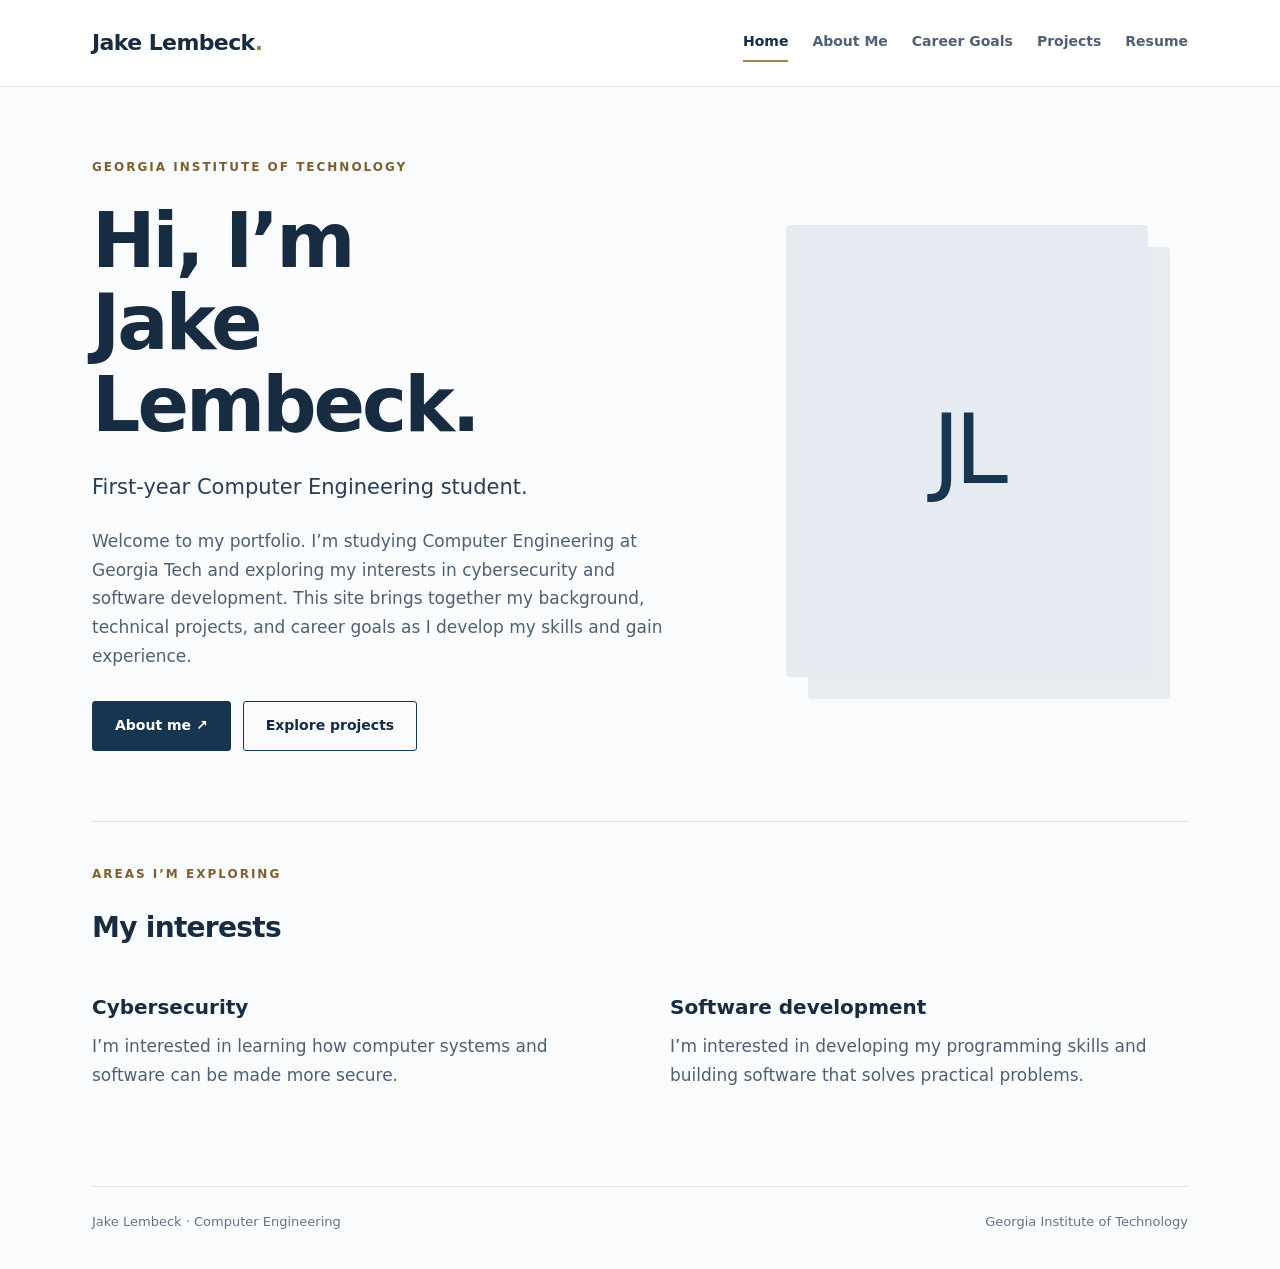
==== index.html @ 05ad512d "Add portfolio homepage and required page navigation" ====
<!doctype html><html lang="en"><head><meta charset="utf-8"><meta name="viewport" content="width=device-width, initial-scale=1"><meta name="description" content="Jake Lembeck's Computer Engineering portfolio. First-year Georgia Tech student interested in cybersecurity and software development."><title>Home | Jake Lembeck</title><link rel="stylesheet" href="styles.css"></head><body><a class="skip" href="#main">Skip to content</a><header><div class="bar"><a class="brand" href="index.html">Jake Lembeck<span style="color:#a58145">.</span></a><nav aria-label="Main navigation"><a href="index.html" aria-current="page">Home</a><a href="about.html">About Me</a><a href="goals.html">Career Goals</a><a href="projects.html">Projects</a><a href="resume.html">Resume</a></nav></div></header><main id="main"><section class="hero"><div><span class="eyebrow">Georgia Institute of Technology</span><h1>Hi, I’m<br>Jake Lembeck.</h1><p class="lead">First-year Computer Engineering student.</p><p>Welcome to my portfolio. I’m studying Computer Engineering at Georgia Tech and exploring my interests in cybersecurity and software development. This site brings together my background, technical projects, and career goals as I develop my skills and gain experience.</p><div class="actions"><a class="button primary" href="about.html">About me <span aria-hidden="true">↗</span></a><a class="button" href="projects.html">Explore projects</a></div></div><figure><div class="portrait portrait-placeholder" role="img" aria-label="Portrait to be added"><span>JL</span></div></figure></section><section class="interests" aria-labelledby="interests-title"><span class="eyebrow">Areas I’m exploring</span><h2 id="interests-title">My interests</h2><div class="columns"><div><h3>Cybersecurity</h3><p>I’m interested in learning how computer systems and software can be made more secure.</p></div><div><h3>Software development</h3><p>I’m interested in developing my programming skills and building software that solves practical problems.</p></div></div></section></main><footer><span>Jake Lembeck · Computer Engineering</span><span>Georgia Institute of Technology</span></footer></body></html>
---- styles.css ----
*{box-sizing:border-box}html{scroll-behavior:smooth}body{margin:0;color:#172b41;background:#fafbfD;font:17px/1.7 system-ui,-apple-system,BlinkMacSystemFont,"Segoe UI",sans-serif}a{color:inherit}header{background:#fff;border-bottom:1px solid #e1e7ed}.bar{max-width:1160px;margin:auto;padding:24px 32px;display:flex;align-items:center;justify-content:space-between;gap:24px}.brand{font-size:22px;font-weight:750;text-decoration:none;letter-spacing:-.6px}nav{display:flex;flex-wrap:wrap;gap:24px}nav a{text-decoration:none;font-size:14px;font-weight:600;color:#506075;padding:6px 0}nav a[aria-current]{color:#152c45;border-bottom:2px solid #a58145}a:focus-visible{outline:3px solid #9a722e;outline-offset:6px}main{max-width:1160px;margin:auto;padding:64px 32px 80px}.hero{display:grid;grid-template-columns:1.3fr 1fr;gap:80px;align-items:center;min-height:600px}.eyebrow{text-transform:uppercase;letter-spacing:2px;font-size:12px;font-weight:750;color:#7d6030}h1{font-size:clamp(42px,6vw,76px);line-height:1.08;letter-spacing:-3px;margin:20px 0 24px}h2{font-size:28px;line-height:1.3;letter-spacing:-.7px}p{max-width:650px;color:#4e6072}.lead{font-size:21px;color:#263e56}.portrait{width:100%;max-width:400px;display:block;border-radius:4px;box-shadow:22px 22px 0 #e7ecf0;aspect-ratio:4/5;object-fit:cover;object-position:center 30%}.actions{display:flex;flex-wrap:wrap;gap:12px;margin-top:30px}.button{display:inline-block;padding:12px 22px;border:1px solid #173550;text-decoration:none;border-radius:3px;font-size:14px;font-weight:650}.primary{color:white;background:#173550}.interests{margin-top:70px;border-top:1px solid #dce3ea;padding-top:36px}.columns{display:grid;grid-template-columns:1fr 1fr;gap:60px}.columns h3{font-size:20px;margin-bottom:8px}.columns p{margin-top:0}.draft{padding:28px;border-left:3px solid #a58145;background:#f0f3f6;margin-top:32px}.draft p{margin:0}.page{min-height:60vh;max-width:850px}footer{border-top:1px solid #e1e7ed;max-width:1096px;margin:auto;padding:24px 0 36px;color:#647386;font-size:13px;display:flex;justify-content:space-between;gap:20px}.skip{position:absolute;top:-100px}.skip:focus{top:10px;background:white;padding:10px;z-index:10}@media(max-width:760px){.bar{align-items:flex-start;flex-direction:column;padding:20px 24px;gap:12px}nav{gap:16px}nav a{font-size:13px}main{padding:40px 24px 56px}.hero{grid-template-columns:1fr;gap:36px;min-height:0}h1{letter-spacing:-2px}.portrait{max-width:330px;box-shadow:12px 12px 0 #e7ecf0}.hero figure{margin:0 12px 0 0}.columns{grid-template-columns:1fr;gap:12px}.interests{margin-top:56px}footer{margin:0 24px;flex-direction:column;gap:4px}}.portrait-placeholder{display:grid;place-items:center;background:#e5ebf0;color:#173550;font-size:96px;font-weight:300;letter-spacing:-6px}
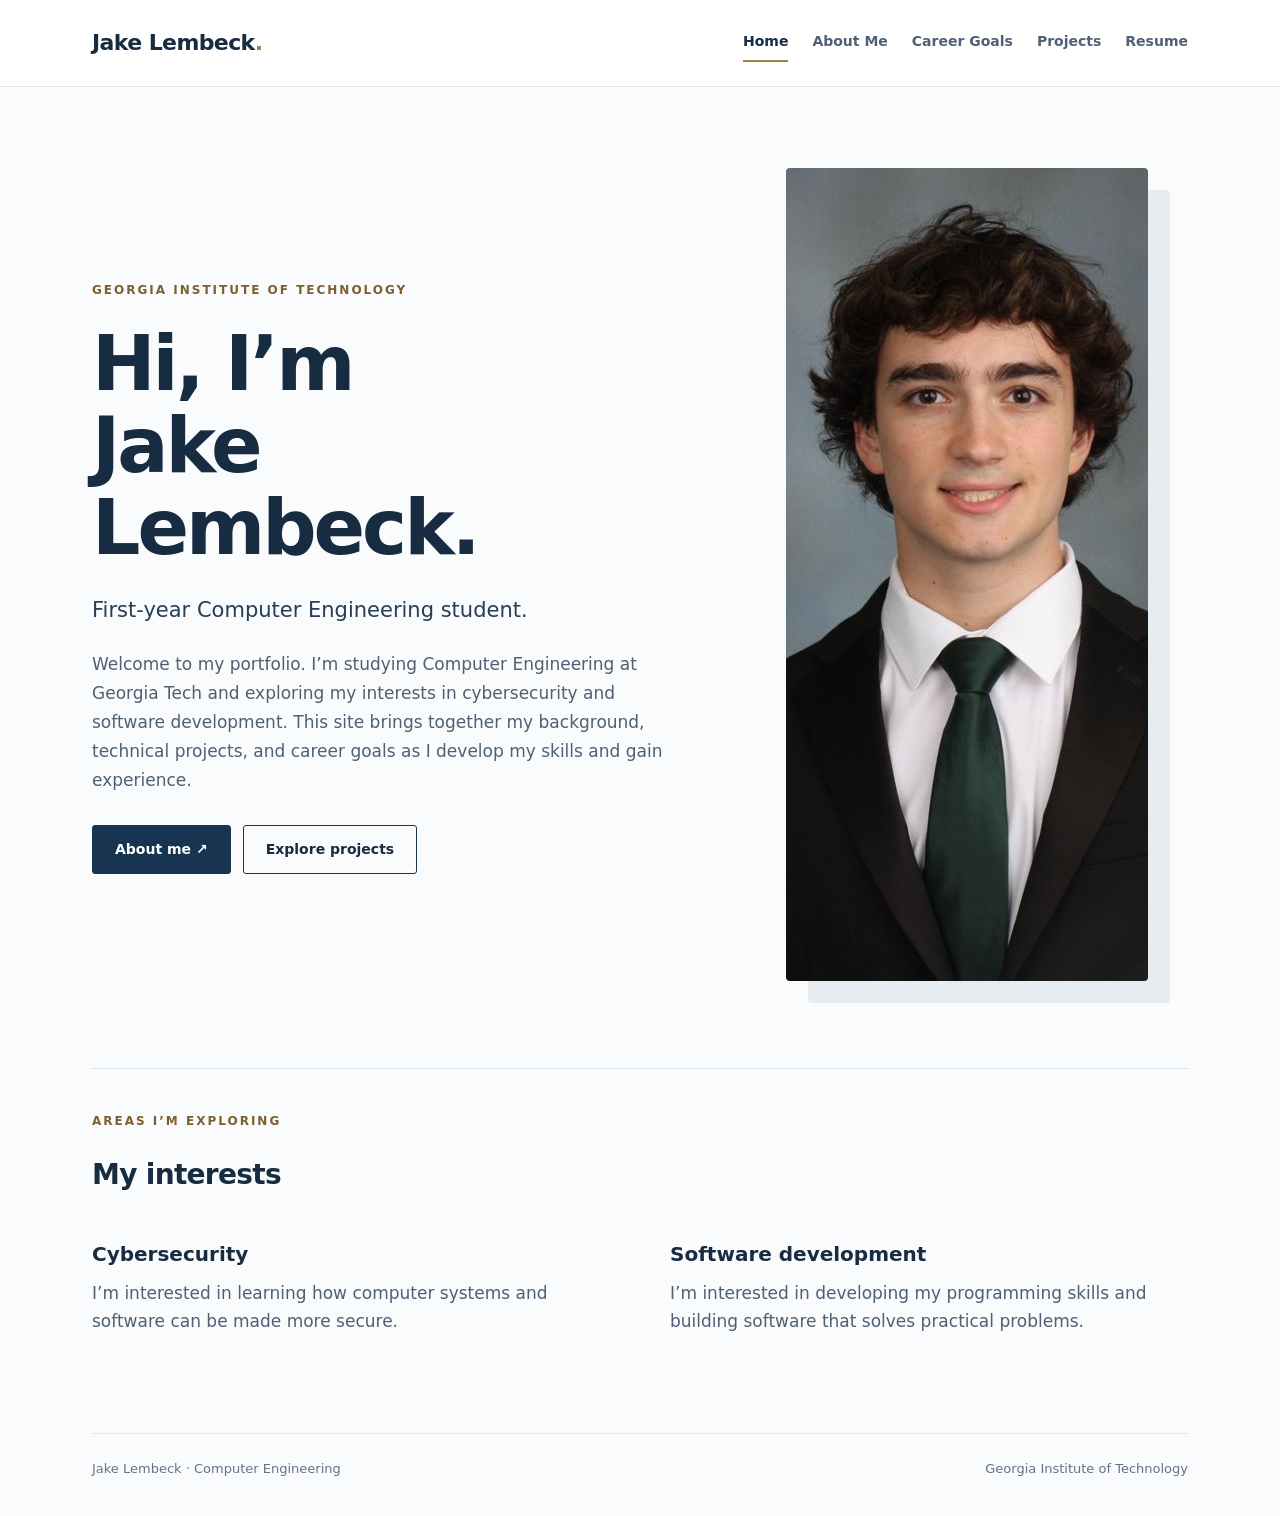
==== commit f8660ef8: "Add approved portrait to portfolio homepage" ====
--- a/index.html
+++ b/index.html
@@ -1 +1 @@
-<!doctype html><html lang="en"><head><meta charset="utf-8"><meta name="viewport" content="width=device-width, initial-scale=1"><meta name="description" content="Jake Lembeck's Computer Engineering portfolio. First-year Georgia Tech student interested in cybersecurity and software development."><title>Home | Jake Lembeck</title><link rel="stylesheet" href="styles.css"></head><body><a class="skip" href="#main">Skip to content</a><header><div class="bar"><a class="brand" href="index.html">Jake Lembeck<span style="color:#a58145">.</span></a><nav aria-label="Main navigation"><a href="index.html" aria-current="page">Home</a><a href="about.html">About Me</a><a href="goals.html">Career Goals</a><a href="projects.html">Projects</a><a href="resume.html">Resume</a></nav></div></header><main id="main"><section class="hero"><div><span class="eyebrow">Georgia Institute of Technology</span><h1>Hi, I’m<br>Jake Lembeck.</h1><p class="lead">First-year Computer Engineering student.</p><p>Welcome to my portfolio. I’m studying Computer Engineering at Georgia Tech and exploring my interests in cybersecurity and software development. This site brings together my background, technical projects, and career goals as I develop my skills and gain experience.</p><div class="actions"><a class="button primary" href="about.html">About me <span aria-hidden="true">↗</span></a><a class="button" href="projects.html">Explore projects</a></div></div><figure><div class="portrait portrait-placeholder" role="img" aria-label="Portrait to be added"><span>JL</span></div></figure></section><section class="interests" aria-labelledby="interests-title"><span class="eyebrow">Areas I’m exploring</span><h2 id="interests-title">My interests</h2><div class="columns"><div><h3>Cybersecurity</h3><p>I’m interested in learning how computer systems and software can be made more secure.</p></div><div><h3>Software development</h3><p>I’m interested in developing my programming skills and building software that solves practical problems.</p></div></div></section></main><footer><span>Jake Lembeck · Computer Engineering</span><span>Georgia Institute of Technology</span></footer></body></html>+<!doctype html><html lang="en"><head><meta charset="utf-8"><meta name="viewport" content="width=device-width, initial-scale=1"><meta name="description" content="Jake Lembeck's Computer Engineering portfolio. First-year Georgia Tech student interested in cybersecurity and software development."><title>Home | Jake Lembeck</title><link rel="stylesheet" href="styles.css"></head><body><a class="skip" href="#main">Skip to content</a><header><div class="bar"><a class="brand" href="index.html">Jake Lembeck<span style="color:#a58145">.</span></a><nav aria-label="Main navigation"><a href="index.html" aria-current="page">Home</a><a href="about.html">About Me</a><a href="goals.html">Career Goals</a><a href="projects.html">Projects</a><a href="resume.html">Resume</a></nav></div></header><main id="main"><section class="hero"><div><span class="eyebrow">Georgia Institute of Technology</span><h1>Hi, I’m<br>Jake Lembeck.</h1><p class="lead">First-year Computer Engineering student.</p><p>Welcome to my portfolio. I’m studying Computer Engineering at Georgia Tech and exploring my interests in cybersecurity and software development. This site brings together my background, technical projects, and career goals as I develop my skills and gain experience.</p><div class="actions"><a class="button primary" href="about.html">About me <span aria-hidden="true">↗</span></a><a class="button" href="projects.html">Explore projects</a></div></div><figure><img class="portrait" src="assets/jake-lembeck.jpg" alt="Jake Lembeck wearing a suit and green tie" width="650" height="813"></figure></section><section class="interests" aria-labelledby="interests-title"><span class="eyebrow">Areas I’m exploring</span><h2 id="interests-title">My interests</h2><div class="columns"><div><h3>Cybersecurity</h3><p>I’m interested in learning how computer systems and software can be made more secure.</p></div><div><h3>Software development</h3><p>I’m interested in developing my programming skills and building software that solves practical problems.</p></div></div></section></main><footer><span>Jake Lembeck · Computer Engineering</span><span>Georgia Institute of Technology</span></footer></body></html>
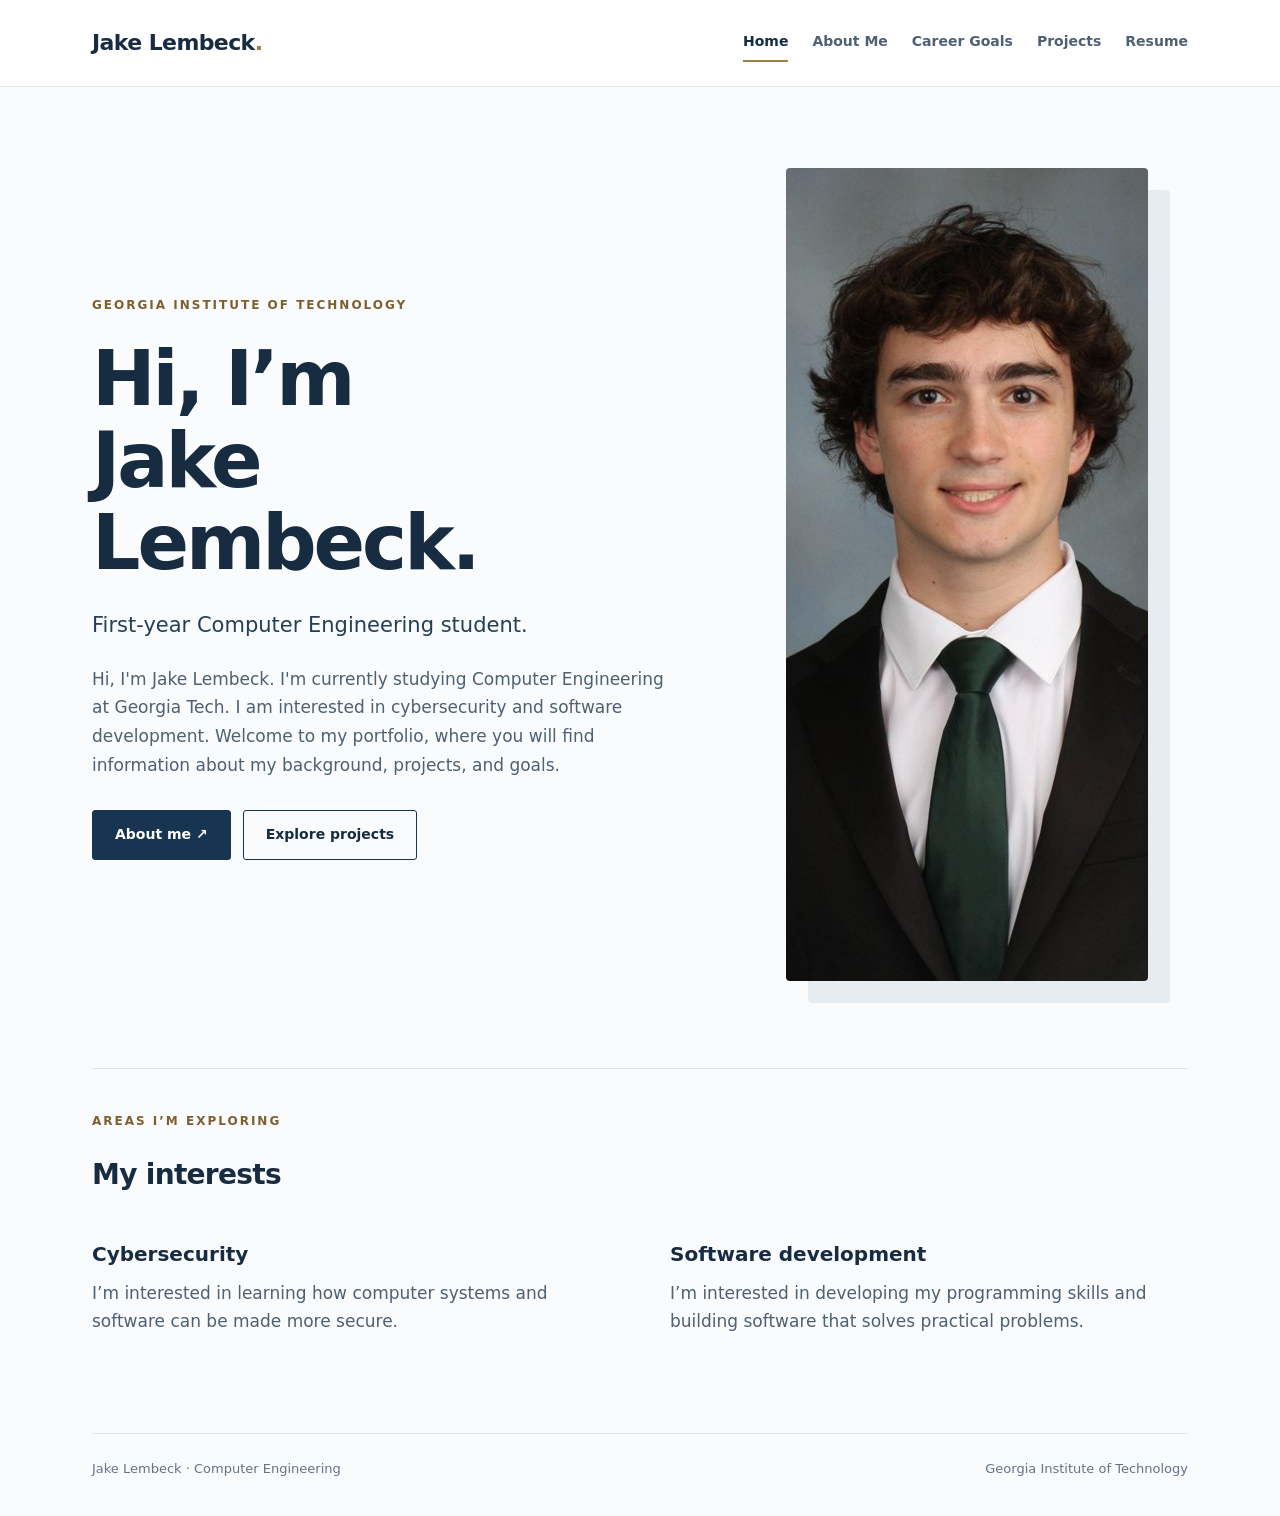
==== commit 404d8912: "Replace homepage introduction with Jake's own writing" ====
--- a/index.html
+++ b/index.html
@@ -1 +1 @@
-<!doctype html><html lang="en"><head><meta charset="utf-8"><meta name="viewport" content="width=device-width, initial-scale=1"><meta name="description" content="Jake Lembeck's Computer Engineering portfolio. First-year Georgia Tech student interested in cybersecurity and software development."><title>Home | Jake Lembeck</title><link rel="stylesheet" href="styles.css"></head><body><a class="skip" href="#main">Skip to content</a><header><div class="bar"><a class="brand" href="index.html">Jake Lembeck<span style="color:#a58145">.</span></a><nav aria-label="Main navigation"><a href="index.html" aria-current="page">Home</a><a href="about.html">About Me</a><a href="goals.html">Career Goals</a><a href="projects.html">Projects</a><a href="resume.html">Resume</a></nav></div></header><main id="main"><section class="hero"><div><span class="eyebrow">Georgia Institute of Technology</span><h1>Hi, I’m<br>Jake Lembeck.</h1><p class="lead">First-year Computer Engineering student.</p><p>Welcome to my portfolio. I’m studying Computer Engineering at Georgia Tech and exploring my interests in cybersecurity and software development. This site brings together my background, technical projects, and career goals as I develop my skills and gain experience.</p><div class="actions"><a class="button primary" href="about.html">About me <span aria-hidden="true">↗</span></a><a class="button" href="projects.html">Explore projects</a></div></div><figure><img class="portrait" src="assets/jake-lembeck.jpg" alt="Jake Lembeck wearing a suit and green tie" width="650" height="813"></figure></section><section class="interests" aria-labelledby="interests-title"><span class="eyebrow">Areas I’m exploring</span><h2 id="interests-title">My interests</h2><div class="columns"><div><h3>Cybersecurity</h3><p>I’m interested in learning how computer systems and software can be made more secure.</p></div><div><h3>Software development</h3><p>I’m interested in developing my programming skills and building software that solves practical problems.</p></div></div></section></main><footer><span>Jake Lembeck · Computer Engineering</span><span>Georgia Institute of Technology</span></footer></body></html>+<!doctype html><html lang="en"><head><meta charset="utf-8"><meta name="viewport" content="width=device-width, initial-scale=1"><meta name="description" content="Jake Lembeck's Computer Engineering portfolio. First-year Georgia Tech student interested in cybersecurity and software development."><title>Home | Jake Lembeck</title><link rel="stylesheet" href="styles.css"></head><body><a class="skip" href="#main">Skip to content</a><header><div class="bar"><a class="brand" href="index.html">Jake Lembeck<span style="color:#a58145">.</span></a><nav aria-label="Main navigation"><a href="index.html" aria-current="page">Home</a><a href="about.html">About Me</a><a href="goals.html">Career Goals</a><a href="projects.html">Projects</a><a href="resume.html">Resume</a></nav></div></header><main id="main"><section class="hero"><div><span class="eyebrow">Georgia Institute of Technology</span><h1>Hi, I’m<br>Jake Lembeck.</h1><p class="lead">First-year Computer Engineering student.</p><p>Hi, I'm Jake Lembeck. I'm currently studying Computer Engineering at Georgia Tech. I am interested in cybersecurity and software development. Welcome to my portfolio, where you will find information about my background, projects, and goals.</p><div class="actions"><a class="button primary" href="about.html">About me <span aria-hidden="true">↗</span></a><a class="button" href="projects.html">Explore projects</a></div></div><figure><img class="portrait" src="assets/jake-lembeck.jpg" alt="Jake Lembeck wearing a suit and green tie" width="650" height="813"></figure></section><section class="interests" aria-labelledby="interests-title"><span class="eyebrow">Areas I’m exploring</span><h2 id="interests-title">My interests</h2><div class="columns"><div><h3>Cybersecurity</h3><p>I’m interested in learning how computer systems and software can be made more secure.</p></div><div><h3>Software development</h3><p>I’m interested in developing my programming skills and building software that solves practical problems.</p></div></div></section></main><footer><span>Jake Lembeck · Computer Engineering</span><span>Georgia Institute of Technology</span></footer></body></html>
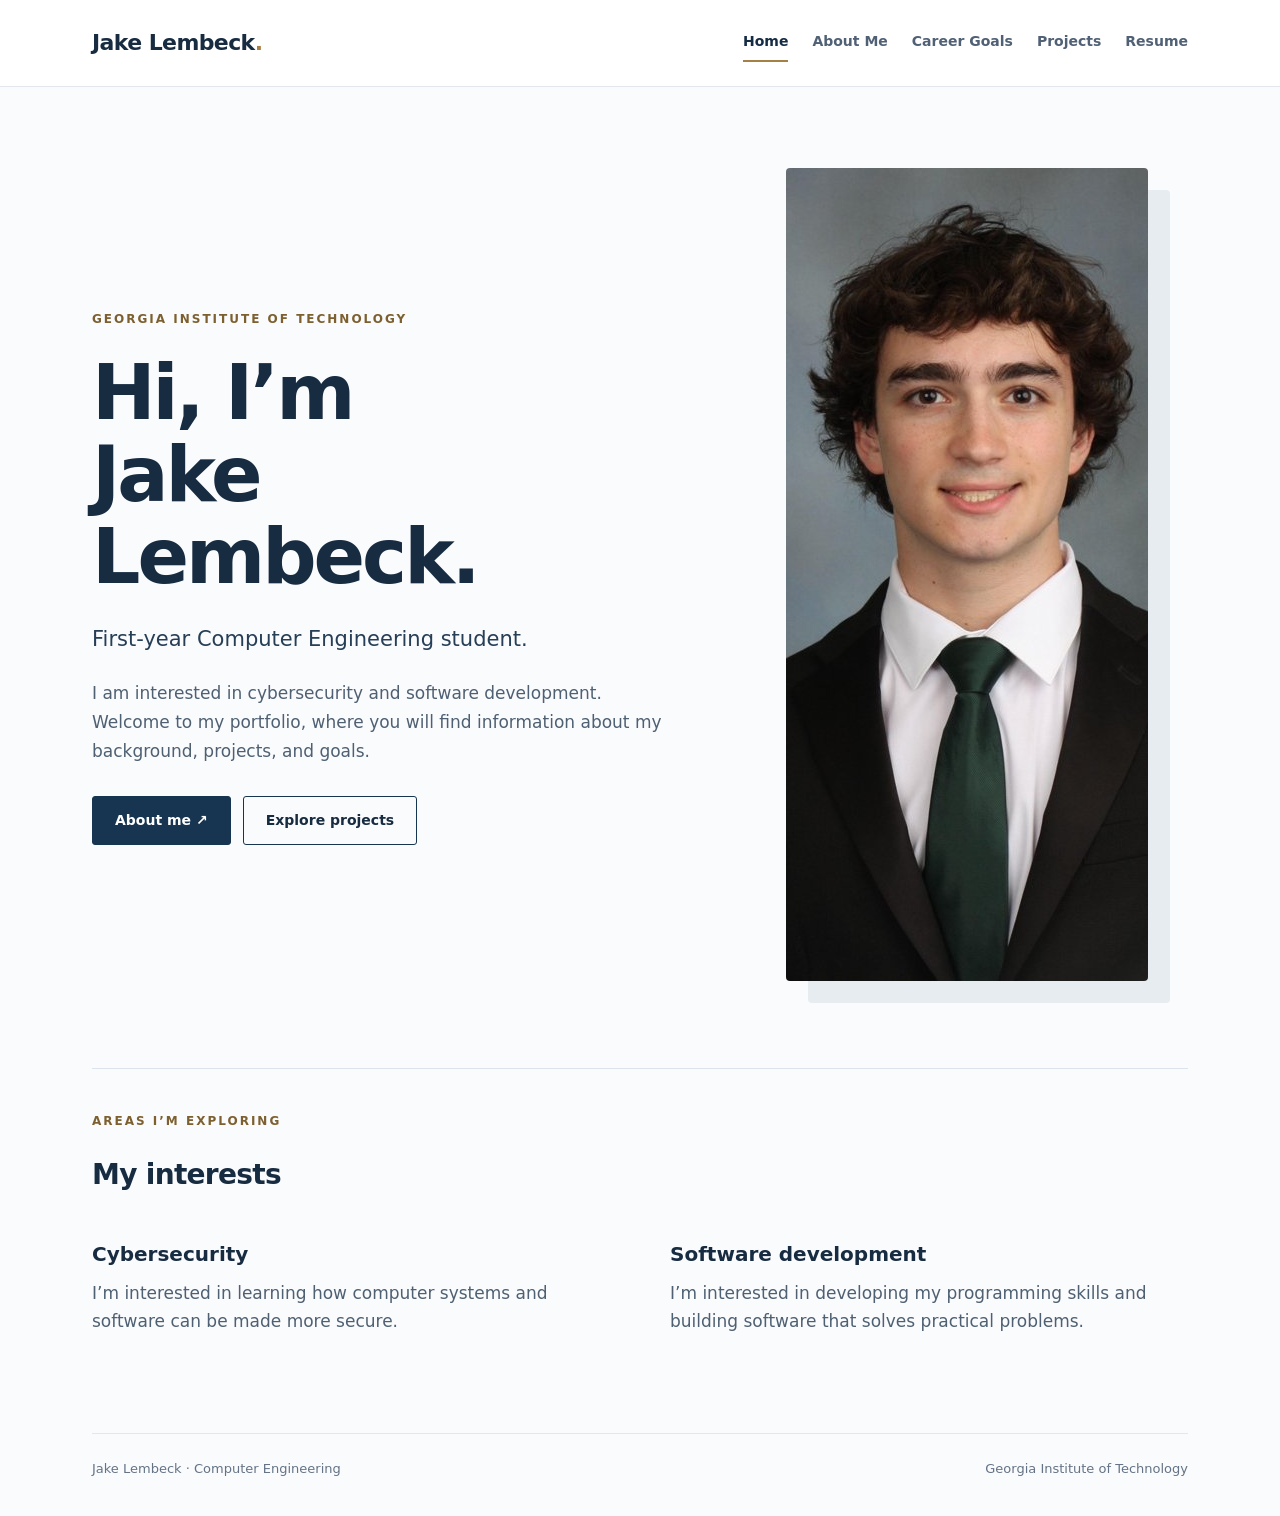
==== commit b94237d3: "Remove repeated name and education from homepage paragraph" ====
--- a/index.html
+++ b/index.html
@@ -1 +1 @@
-<!doctype html><html lang="en"><head><meta charset="utf-8"><meta name="viewport" content="width=device-width, initial-scale=1"><meta name="description" content="Jake Lembeck's Computer Engineering portfolio. First-year Georgia Tech student interested in cybersecurity and software development."><title>Home | Jake Lembeck</title><link rel="stylesheet" href="styles.css"></head><body><a class="skip" href="#main">Skip to content</a><header><div class="bar"><a class="brand" href="index.html">Jake Lembeck<span style="color:#a58145">.</span></a><nav aria-label="Main navigation"><a href="index.html" aria-current="page">Home</a><a href="about.html">About Me</a><a href="goals.html">Career Goals</a><a href="projects.html">Projects</a><a href="resume.html">Resume</a></nav></div></header><main id="main"><section class="hero"><div><span class="eyebrow">Georgia Institute of Technology</span><h1>Hi, I’m<br>Jake Lembeck.</h1><p class="lead">First-year Computer Engineering student.</p><p>Hi, I'm Jake Lembeck. I'm currently studying Computer Engineering at Georgia Tech. I am interested in cybersecurity and software development. Welcome to my portfolio, where you will find information about my background, projects, and goals.</p><div class="actions"><a class="button primary" href="about.html">About me <span aria-hidden="true">↗</span></a><a class="button" href="projects.html">Explore projects</a></div></div><figure><img class="portrait" src="assets/jake-lembeck.jpg" alt="Jake Lembeck wearing a suit and green tie" width="650" height="813"></figure></section><section class="interests" aria-labelledby="interests-title"><span class="eyebrow">Areas I’m exploring</span><h2 id="interests-title">My interests</h2><div class="columns"><div><h3>Cybersecurity</h3><p>I’m interested in learning how computer systems and software can be made more secure.</p></div><div><h3>Software development</h3><p>I’m interested in developing my programming skills and building software that solves practical problems.</p></div></div></section></main><footer><span>Jake Lembeck · Computer Engineering</span><span>Georgia Institute of Technology</span></footer></body></html>+<!doctype html><html lang="en"><head><meta charset="utf-8"><meta name="viewport" content="width=device-width, initial-scale=1"><meta name="description" content="Jake Lembeck's Computer Engineering portfolio. First-year Georgia Tech student interested in cybersecurity and software development."><title>Home | Jake Lembeck</title><link rel="stylesheet" href="styles.css"></head><body><a class="skip" href="#main">Skip to content</a><header><div class="bar"><a class="brand" href="index.html">Jake Lembeck<span style="color:#a58145">.</span></a><nav aria-label="Main navigation"><a href="index.html" aria-current="page">Home</a><a href="about.html">About Me</a><a href="goals.html">Career Goals</a><a href="projects.html">Projects</a><a href="resume.html">Resume</a></nav></div></header><main id="main"><section class="hero"><div><span class="eyebrow">Georgia Institute of Technology</span><h1>Hi, I’m<br>Jake Lembeck.</h1><p class="lead">First-year Computer Engineering student.</p><p>I am interested in cybersecurity and software development. Welcome to my portfolio, where you will find information about my background, projects, and goals.</p><div class="actions"><a class="button primary" href="about.html">About me <span aria-hidden="true">↗</span></a><a class="button" href="projects.html">Explore projects</a></div></div><figure><img class="portrait" src="assets/jake-lembeck.jpg" alt="Jake Lembeck wearing a suit and green tie" width="650" height="813"></figure></section><section class="interests" aria-labelledby="interests-title"><span class="eyebrow">Areas I’m exploring</span><h2 id="interests-title">My interests</h2><div class="columns"><div><h3>Cybersecurity</h3><p>I’m interested in learning how computer systems and software can be made more secure.</p></div><div><h3>Software development</h3><p>I’m interested in developing my programming skills and building software that solves practical problems.</p></div></div></section></main><footer><span>Jake Lembeck · Computer Engineering</span><span>Georgia Institute of Technology</span></footer></body></html>
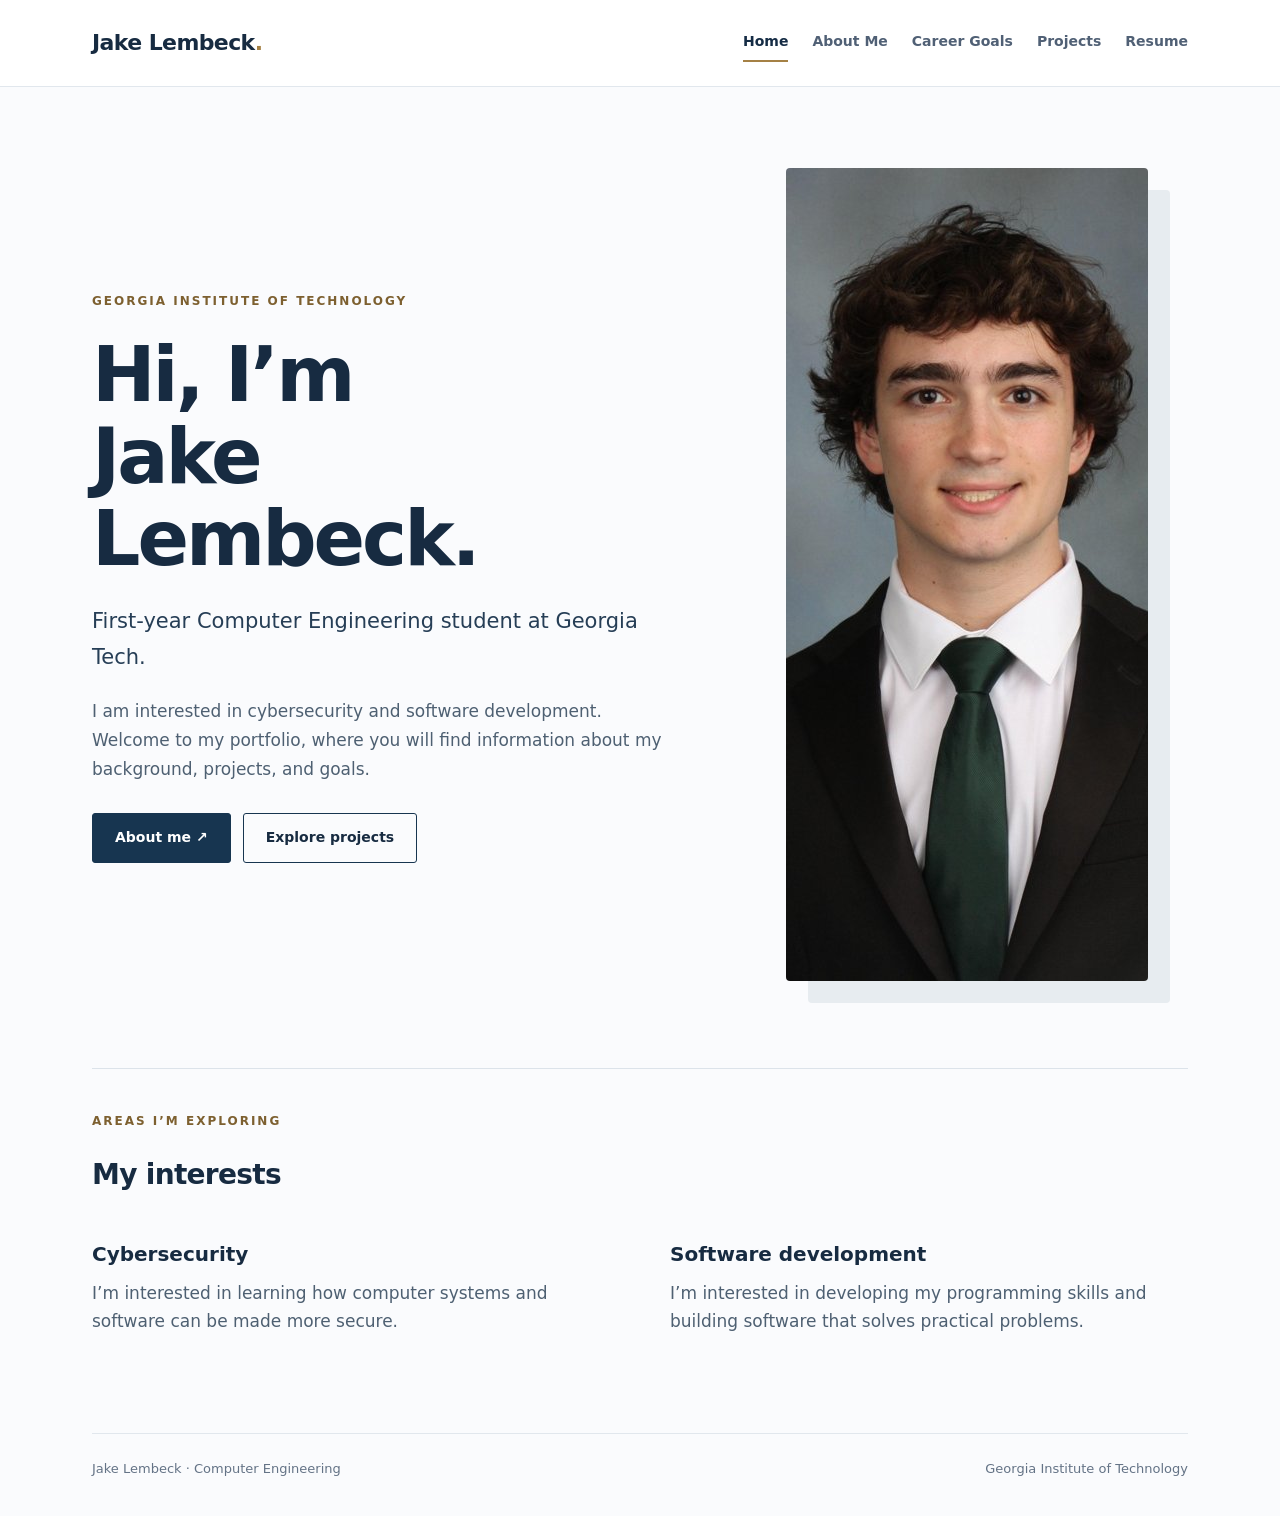
==== commit 435af642: "Mention Georgia Tech in homepage student subtitle" ====
--- a/index.html
+++ b/index.html
@@ -1 +1 @@
-<!doctype html><html lang="en"><head><meta charset="utf-8"><meta name="viewport" content="width=device-width, initial-scale=1"><meta name="description" content="Jake Lembeck's Computer Engineering portfolio. First-year Georgia Tech student interested in cybersecurity and software development."><title>Home | Jake Lembeck</title><link rel="stylesheet" href="styles.css"></head><body><a class="skip" href="#main">Skip to content</a><header><div class="bar"><a class="brand" href="index.html">Jake Lembeck<span style="color:#a58145">.</span></a><nav aria-label="Main navigation"><a href="index.html" aria-current="page">Home</a><a href="about.html">About Me</a><a href="goals.html">Career Goals</a><a href="projects.html">Projects</a><a href="resume.html">Resume</a></nav></div></header><main id="main"><section class="hero"><div><span class="eyebrow">Georgia Institute of Technology</span><h1>Hi, I’m<br>Jake Lembeck.</h1><p class="lead">First-year Computer Engineering student.</p><p>I am interested in cybersecurity and software development. Welcome to my portfolio, where you will find information about my background, projects, and goals.</p><div class="actions"><a class="button primary" href="about.html">About me <span aria-hidden="true">↗</span></a><a class="button" href="projects.html">Explore projects</a></div></div><figure><img class="portrait" src="assets/jake-lembeck.jpg" alt="Jake Lembeck wearing a suit and green tie" width="650" height="813"></figure></section><section class="interests" aria-labelledby="interests-title"><span class="eyebrow">Areas I’m exploring</span><h2 id="interests-title">My interests</h2><div class="columns"><div><h3>Cybersecurity</h3><p>I’m interested in learning how computer systems and software can be made more secure.</p></div><div><h3>Software development</h3><p>I’m interested in developing my programming skills and building software that solves practical problems.</p></div></div></section></main><footer><span>Jake Lembeck · Computer Engineering</span><span>Georgia Institute of Technology</span></footer></body></html>+<!doctype html><html lang="en"><head><meta charset="utf-8"><meta name="viewport" content="width=device-width, initial-scale=1"><meta name="description" content="Jake Lembeck's Computer Engineering portfolio. First-year Georgia Tech student interested in cybersecurity and software development."><title>Home | Jake Lembeck</title><link rel="stylesheet" href="styles.css"></head><body><a class="skip" href="#main">Skip to content</a><header><div class="bar"><a class="brand" href="index.html">Jake Lembeck<span style="color:#a58145">.</span></a><nav aria-label="Main navigation"><a href="index.html" aria-current="page">Home</a><a href="about.html">About Me</a><a href="goals.html">Career Goals</a><a href="projects.html">Projects</a><a href="resume.html">Resume</a></nav></div></header><main id="main"><section class="hero"><div><span class="eyebrow">Georgia Institute of Technology</span><h1>Hi, I’m<br>Jake Lembeck.</h1><p class="lead">First-year Computer Engineering student at Georgia Tech.</p><p>I am interested in cybersecurity and software development. Welcome to my portfolio, where you will find information about my background, projects, and goals.</p><div class="actions"><a class="button primary" href="about.html">About me <span aria-hidden="true">↗</span></a><a class="button" href="projects.html">Explore projects</a></div></div><figure><img class="portrait" src="assets/jake-lembeck.jpg" alt="Jake Lembeck wearing a suit and green tie" width="650" height="813"></figure></section><section class="interests" aria-labelledby="interests-title"><span class="eyebrow">Areas I’m exploring</span><h2 id="interests-title">My interests</h2><div class="columns"><div><h3>Cybersecurity</h3><p>I’m interested in learning how computer systems and software can be made more secure.</p></div><div><h3>Software development</h3><p>I’m interested in developing my programming skills and building software that solves practical problems.</p></div></div></section></main><footer><span>Jake Lembeck · Computer Engineering</span><span>Georgia Institute of Technology</span></footer></body></html>
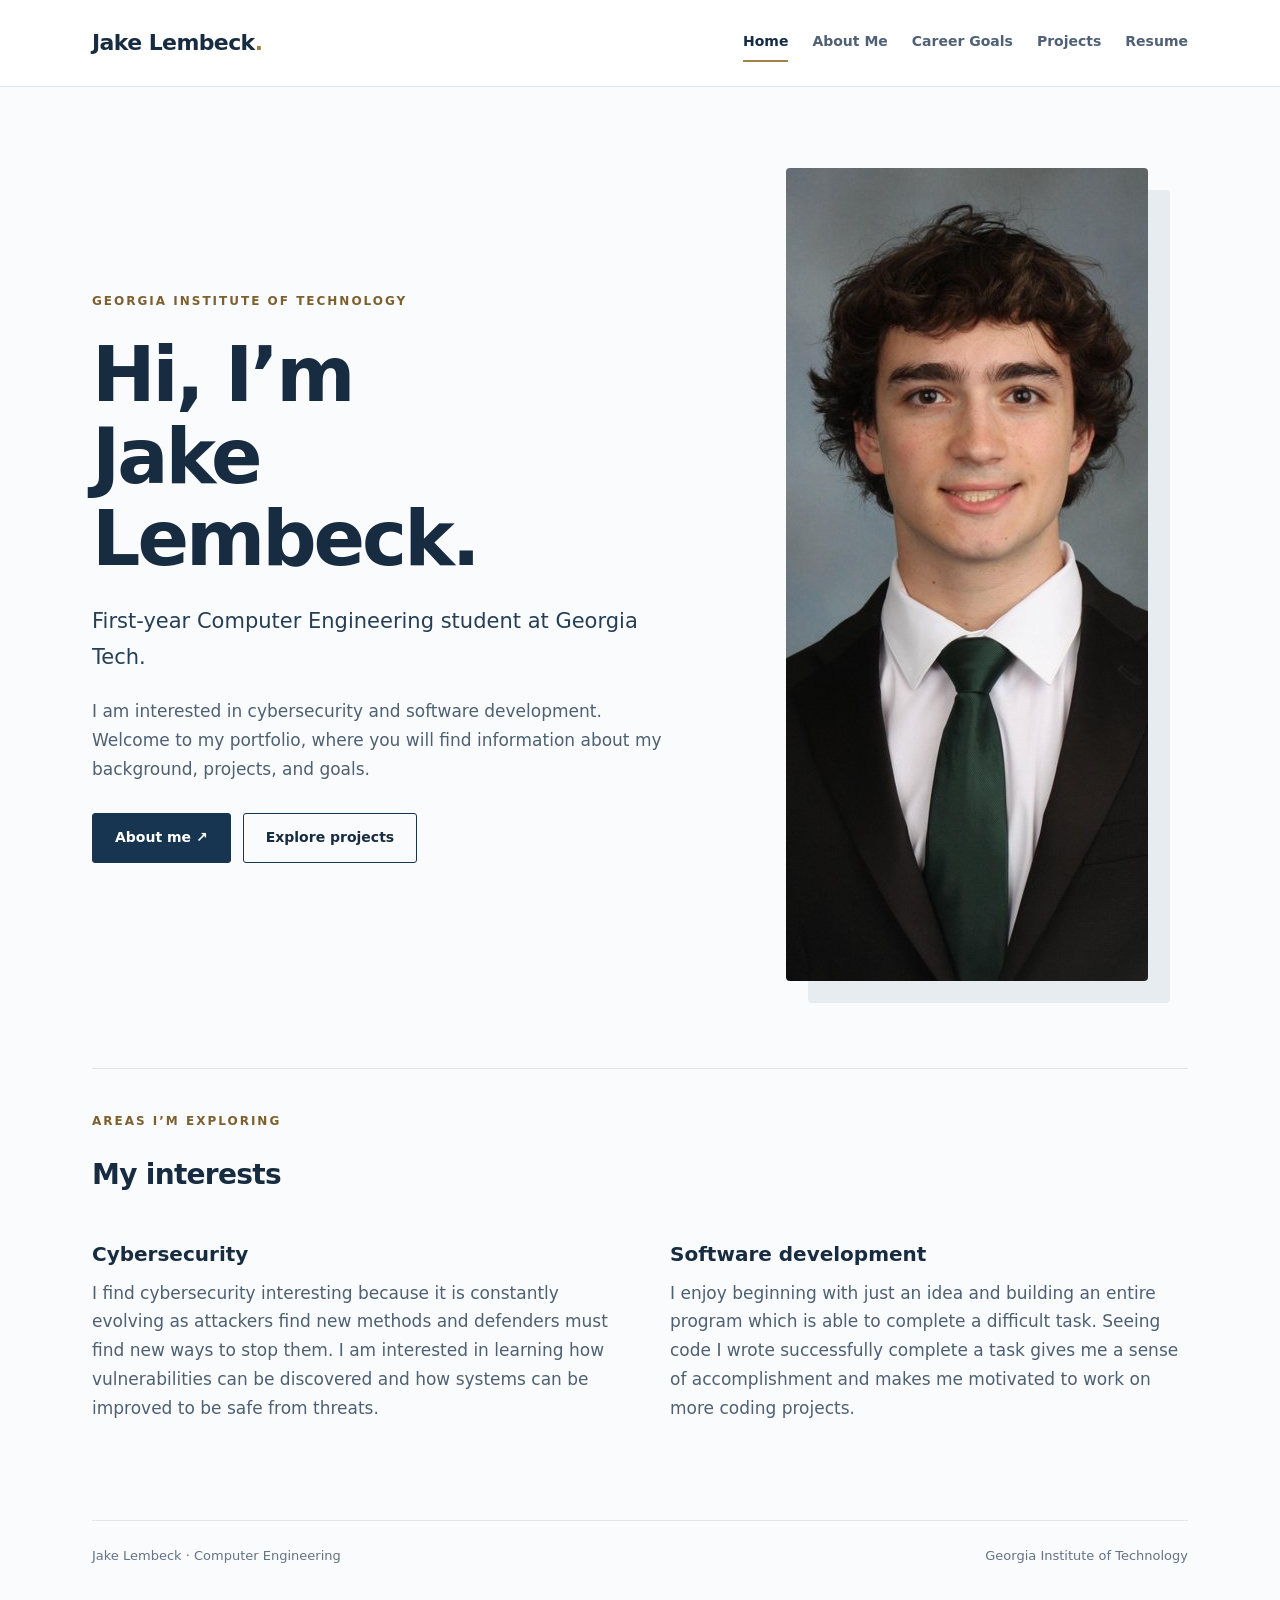
==== commit a716aa57: "Replace temporary interest descriptions with Jake's writing" ====
--- a/index.html
+++ b/index.html
@@ -1 +1 @@
-<!doctype html><html lang="en"><head><meta charset="utf-8"><meta name="viewport" content="width=device-width, initial-scale=1"><meta name="description" content="Jake Lembeck's Computer Engineering portfolio. First-year Georgia Tech student interested in cybersecurity and software development."><title>Home | Jake Lembeck</title><link rel="stylesheet" href="styles.css"></head><body><a class="skip" href="#main">Skip to content</a><header><div class="bar"><a class="brand" href="index.html">Jake Lembeck<span style="color:#a58145">.</span></a><nav aria-label="Main navigation"><a href="index.html" aria-current="page">Home</a><a href="about.html">About Me</a><a href="goals.html">Career Goals</a><a href="projects.html">Projects</a><a href="resume.html">Resume</a></nav></div></header><main id="main"><section class="hero"><div><span class="eyebrow">Georgia Institute of Technology</span><h1>Hi, I’m<br>Jake Lembeck.</h1><p class="lead">First-year Computer Engineering student at Georgia Tech.</p><p>I am interested in cybersecurity and software development. Welcome to my portfolio, where you will find information about my background, projects, and goals.</p><div class="actions"><a class="button primary" href="about.html">About me <span aria-hidden="true">↗</span></a><a class="button" href="projects.html">Explore projects</a></div></div><figure><img class="portrait" src="assets/jake-lembeck.jpg" alt="Jake Lembeck wearing a suit and green tie" width="650" height="813"></figure></section><section class="interests" aria-labelledby="interests-title"><span class="eyebrow">Areas I’m exploring</span><h2 id="interests-title">My interests</h2><div class="columns"><div><h3>Cybersecurity</h3><p>I’m interested in learning how computer systems and software can be made more secure.</p></div><div><h3>Software development</h3><p>I’m interested in developing my programming skills and building software that solves practical problems.</p></div></div></section></main><footer><span>Jake Lembeck · Computer Engineering</span><span>Georgia Institute of Technology</span></footer></body></html>+<!doctype html><html lang="en"><head><meta charset="utf-8"><meta name="viewport" content="width=device-width, initial-scale=1"><meta name="description" content="Jake Lembeck's Computer Engineering portfolio. First-year Georgia Tech student interested in cybersecurity and software development."><title>Home | Jake Lembeck</title><link rel="stylesheet" href="styles.css"></head><body><a class="skip" href="#main">Skip to content</a><header><div class="bar"><a class="brand" href="index.html">Jake Lembeck<span style="color:#a58145">.</span></a><nav aria-label="Main navigation"><a href="index.html" aria-current="page">Home</a><a href="about.html">About Me</a><a href="goals.html">Career Goals</a><a href="projects.html">Projects</a><a href="resume.html">Resume</a></nav></div></header><main id="main"><section class="hero"><div><span class="eyebrow">Georgia Institute of Technology</span><h1>Hi, I’m<br>Jake Lembeck.</h1><p class="lead">First-year Computer Engineering student at Georgia Tech.</p><p>I am interested in cybersecurity and software development. Welcome to my portfolio, where you will find information about my background, projects, and goals.</p><div class="actions"><a class="button primary" href="about.html">About me <span aria-hidden="true">↗</span></a><a class="button" href="projects.html">Explore projects</a></div></div><figure><img class="portrait" src="assets/jake-lembeck.jpg" alt="Jake Lembeck wearing a suit and green tie" width="650" height="813"></figure></section><section class="interests" aria-labelledby="interests-title"><span class="eyebrow">Areas I’m exploring</span><h2 id="interests-title">My interests</h2><div class="columns"><div><h3>Cybersecurity</h3><p>I find cybersecurity interesting because it is constantly evolving as attackers find new methods and defenders must find new ways to stop them. I am interested in learning how vulnerabilities can be discovered and how systems can be improved to be safe from threats.</p></div><div><h3>Software development</h3><p>I enjoy beginning with just an idea and building an entire program which is able to complete a difficult task. Seeing code I wrote successfully complete a task gives me a sense of accomplishment and makes me motivated to work on more coding projects.</p></div></div></section></main><footer><span>Jake Lembeck · Computer Engineering</span><span>Georgia Institute of Technology</span></footer></body></html>
